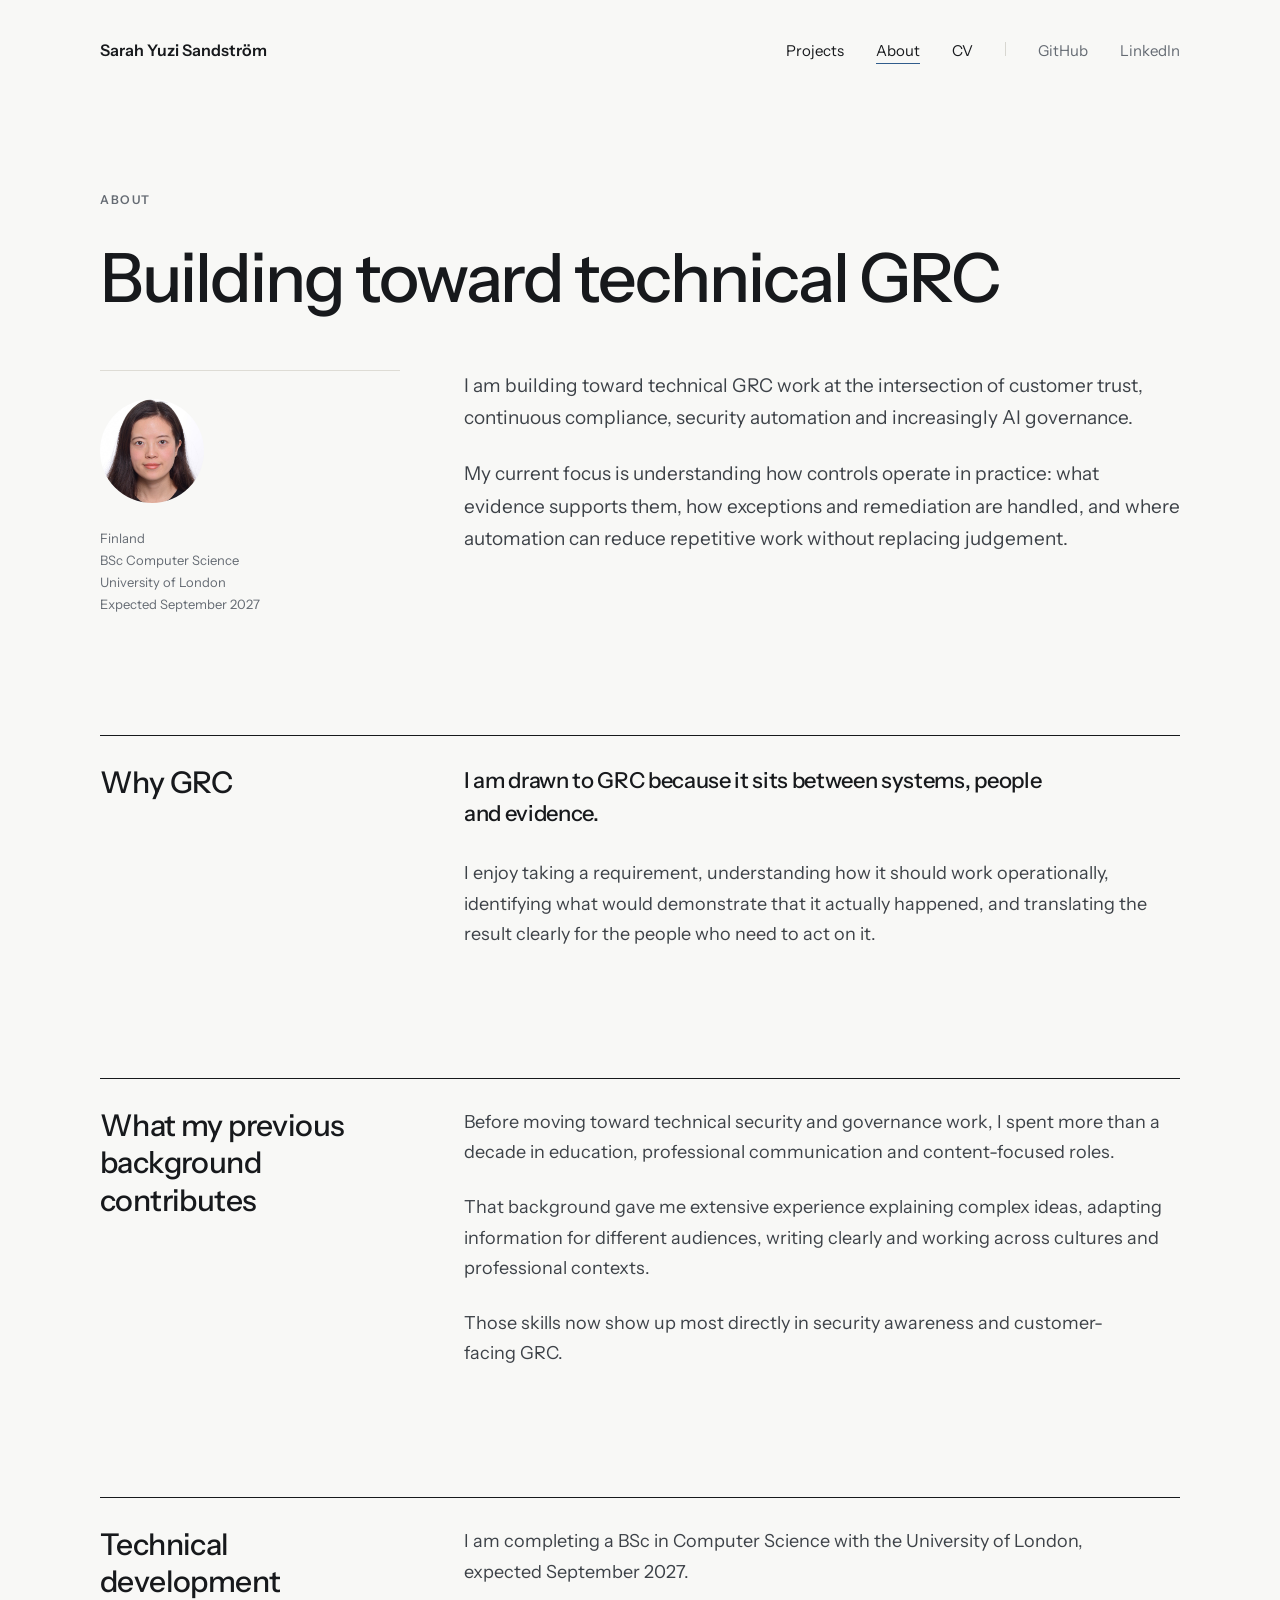
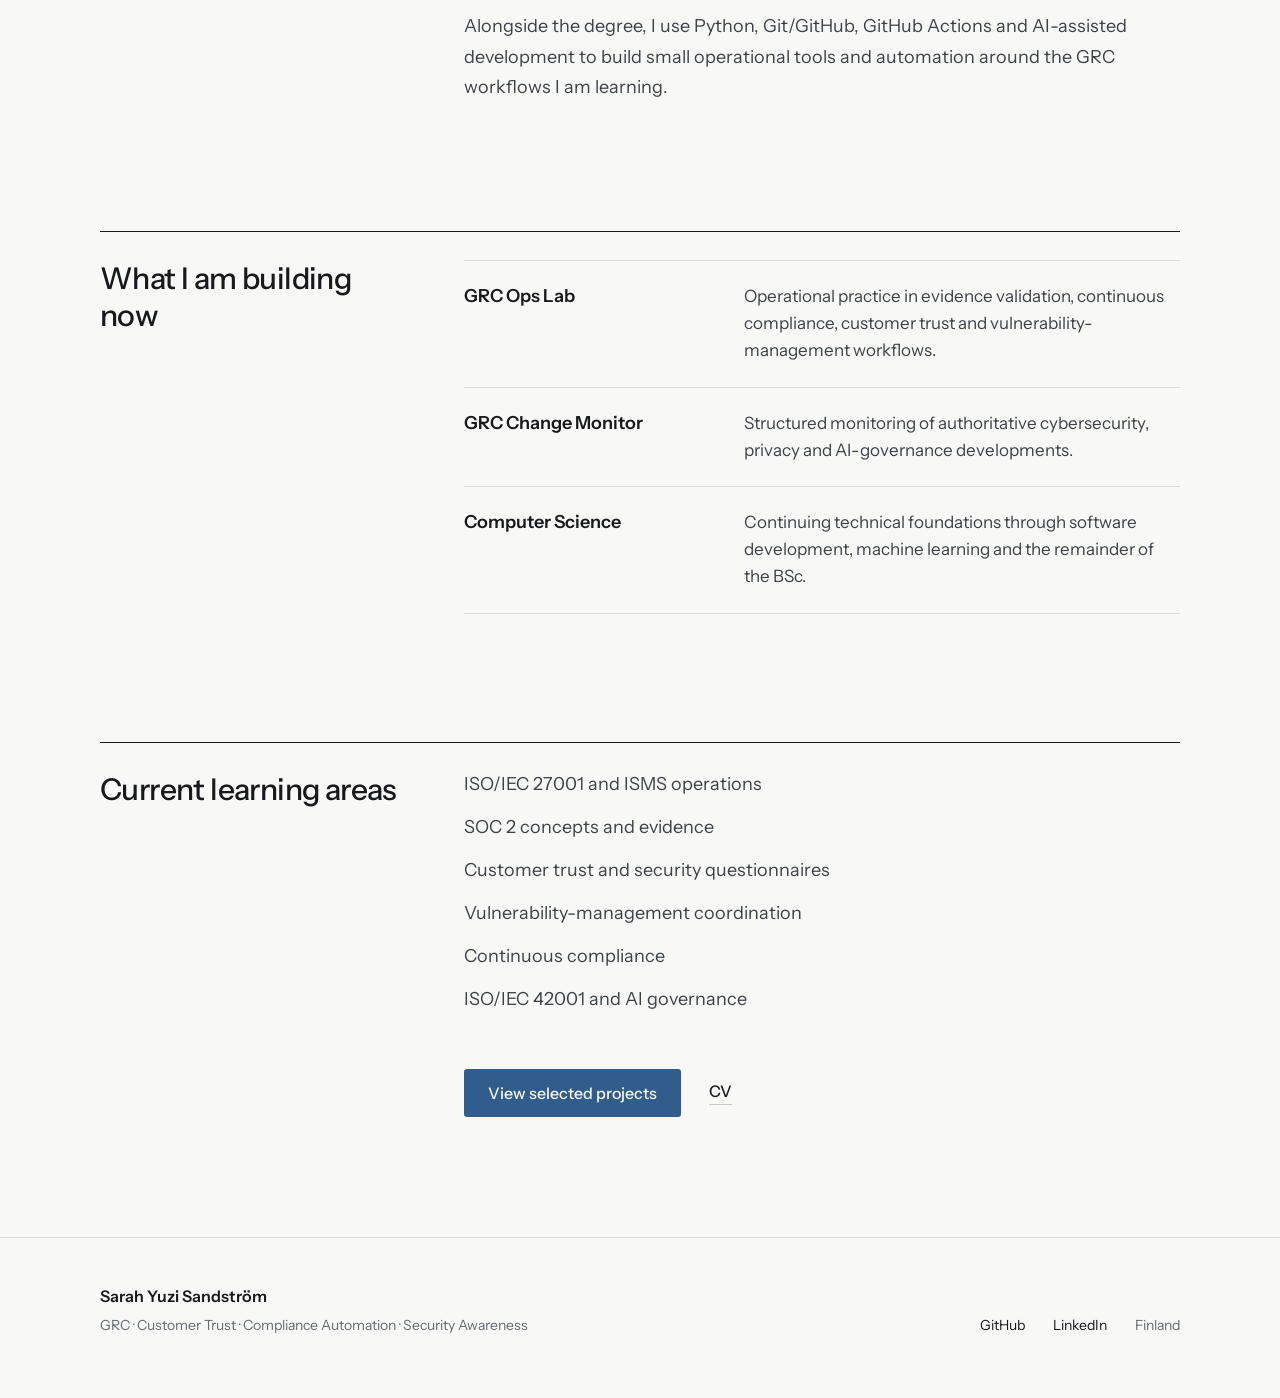
==== about/index.html @ 2389f72c "Deploy-ready portfolio pages and CV PDF" ====
<!DOCTYPE html>
<html lang="en">
<head>
<meta charset="utf-8">
<meta name="viewport" content="width=device-width, initial-scale=1">
<title>About — Sarah Yuzi Sandström</title>
<meta name="description" content="From communication and education to technical governance.">
<link rel="preconnect" href="https://fonts.googleapis.com">
<link rel="preconnect" href="https://fonts.gstatic.com" crossorigin>
<link href="https://fonts.googleapis.com/css2?family=Instrument+Sans:ital,wght@0,400..700;1,400..600&display=swap" rel="stylesheet">
<link rel="stylesheet" href="../styles.css">
</head>
<body>
<main class="page">

<header style="max-width: 1240px; margin: 0 auto; padding: 40px 80px; display: flex; align-items: baseline; justify-content: space-between">
<a href="../" style="font-size: 16px; font-weight: 600; color: #17191C">Sarah Yuzi Sandström</a>
<nav style="display: flex; align-items: baseline; gap: 32px; font-size: 15px">
<a href="../projects/" style="color: #17191C">Projects</a>
<a href="./" style="color: #17191C; border-bottom: 1px solid #315D8C; padding-bottom: 3px">About</a>
<a href="../cv/" style="color: #17191C">CV</a>
<span style="width: 1px; height: 14px; background: #D8D7D1"></span>
<a href="https://github.com/yuzi2021" style="color: #656B73">GitHub</a>
<a href="https://www.linkedin.com/in/sarah-sandstr%C3%B6m-17338ab6/" style="color: #656B73">LinkedIn</a>
</nav>
</header>
<div style="max-width: 1240px; margin: 0 auto; padding: 88px 80px 120px">
<p style="margin: 0 0 36px; font-size: 12px; font-weight: 600; letter-spacing: 0.13em; text-transform: uppercase; color: #656B73">About</p>
<h1 style="margin: 0; max-width: 900px; font-size: 68px; font-weight: 500; letter-spacing: -0.03em; line-height: 1.04">Building toward technical GRC</h1>
<div style="margin-top: 56px; display: grid; grid-template-columns: 300px minmax(0, 1fr); gap: 64px">
<div style="border-top: 1px solid #DEDCD5; padding-top: 28px">
<img alt="Sarah Yuzi Sandström" height="104" src="../sarah-sandstrom.jpeg" style="display: block; width: 104px; height: 104px; border-radius: 50%; object-fit: cover; margin-bottom: 24px" width="104"/>
<p style="margin: 0; font-size: 13px; line-height: 1.7; color: #656B73">Finland<br/>BSc Computer Science<br/>University of London<br/>Expected September 2027</p>
</div>
<div style="max-width: 720px">
<p style="margin: 0; font-size: 19px; line-height: 1.7; color: #3D4248; text-wrap: pretty">I am building toward technical GRC work at the intersection of customer trust, continuous compliance, security automation and increasingly AI governance.</p>
<p style="margin: 24px 0 0; font-size: 19px; line-height: 1.7; color: #3D4248; text-wrap: pretty">My current focus is understanding how controls operate in practice: what evidence supports them, how exceptions and remediation are handled, and where automation can reduce repetitive work without replacing judgement.</p>
</div>
</div>
</div>
<div style="max-width: 1240px; margin: 0 auto; padding: 0 80px 128px">
<div style="border-top: 1px solid #17191C; padding-top: 28px; display: grid; grid-template-columns: 300px minmax(0, 1fr); gap: 64px">
<h2 style="margin: 0; font-size: 30px; font-weight: 500; letter-spacing: -0.02em">Why GRC</h2>
<div>
<p style="margin: 0; max-width: 700px; font-size: 22px; font-weight: 500; line-height: 1.5; letter-spacing: -0.015em; text-wrap: pretty">I am drawn to GRC because it sits between systems, people and evidence.</p>
<p style="margin: 28px 0 0; max-width: 700px; font-size: 18px; line-height: 1.7; color: #3D4248; text-wrap: pretty">I enjoy taking a requirement, understanding how it should work operationally, identifying what would demonstrate that it actually happened, and translating the result clearly for the people who need to act on it.</p>
</div>
</div>
</div>
<div style="max-width: 1240px; margin: 0 auto; padding: 0 80px 128px">
<div style="border-top: 1px solid #17191C; padding-top: 28px; display: grid; grid-template-columns: 300px minmax(0, 1fr); gap: 64px">
<h2 style="margin: 0; font-size: 30px; font-weight: 500; letter-spacing: -0.02em; line-height: 1.25">What my previous background contributes</h2>
<div>
<p style="margin: 0; max-width: 700px; font-size: 18px; line-height: 1.7; color: #3D4248; text-wrap: pretty">Before moving toward technical security and governance work, I spent more than a decade in education, professional communication and content-focused roles.</p>
<p style="margin: 24px 0 0; max-width: 700px; font-size: 18px; line-height: 1.7; color: #3D4248; text-wrap: pretty">That background gave me extensive experience explaining complex ideas, adapting information for different audiences, writing clearly and working across cultures and professional contexts.</p>
<p style="margin: 24px 0 0; max-width: 700px; font-size: 18px; line-height: 1.7; color: #3D4248; text-wrap: pretty">Those skills now show up most directly in security awareness and customer-facing GRC.</p>
</div>
</div>
</div>
<div style="max-width: 1240px; margin: 0 auto; padding: 0 80px 128px">
<div style="border-top: 1px solid #17191C; padding-top: 28px; display: grid; grid-template-columns: 300px minmax(0, 1fr); gap: 64px">
<h2 style="margin: 0; font-size: 30px; font-weight: 500; letter-spacing: -0.02em">Technical development</h2>
<div>
<p style="margin: 0; max-width: 700px; font-size: 18px; line-height: 1.7; color: #3D4248; text-wrap: pretty">I am completing a BSc in Computer Science with the University of London, expected September 2027.</p>
<p style="margin: 24px 0 0; max-width: 700px; font-size: 18px; line-height: 1.7; color: #3D4248; text-wrap: pretty">Alongside the degree, I use Python, Git/GitHub, GitHub Actions and AI-assisted development to build small operational tools and automation around the GRC workflows I am learning.</p>
</div>
</div>
</div>
<div style="max-width: 1240px; margin: 0 auto; padding: 0 80px 128px">
<div style="border-top: 1px solid #17191C; padding-top: 28px; display: grid; grid-template-columns: 300px minmax(0, 1fr); gap: 64px">
<h2 style="margin: 0; font-size: 30px; font-weight: 500; letter-spacing: -0.02em">What I am building now</h2>
<div style="max-width: 760px">
<div style="display: grid; grid-template-columns: 240px minmax(0, 1fr); gap: 40px; align-items: baseline; padding: 22px 0; border-top: 1px solid #DEDCD5">
<p style="margin: 0; font-size: 18px; font-weight: 600">GRC Ops Lab</p>
<p style="margin: 0; font-size: 17px; line-height: 1.6; color: #3D4248">Operational practice in evidence validation, continuous compliance, customer trust and vulnerability-management workflows.</p>
</div>
<div style="display: grid; grid-template-columns: 240px minmax(0, 1fr); gap: 40px; align-items: baseline; padding: 22px 0; border-top: 1px solid #DEDCD5">
<p style="margin: 0; font-size: 18px; font-weight: 600">GRC Change Monitor</p>
<p style="margin: 0; font-size: 17px; line-height: 1.6; color: #3D4248">Structured monitoring of authoritative cybersecurity, privacy and AI-governance developments.</p>
</div>
<div style="display: grid; grid-template-columns: 240px minmax(0, 1fr); gap: 40px; align-items: baseline; padding: 22px 0; border-top: 1px solid #DEDCD5; border-bottom: 1px solid #DEDCD5">
<p style="margin: 0; font-size: 18px; font-weight: 600">Computer Science</p>
<p style="margin: 0; font-size: 17px; line-height: 1.6; color: #3D4248">Continuing technical foundations through software development, machine learning and the remainder of the BSc.</p>
</div>
</div>
</div>
</div>
<div style="max-width: 1240px; margin: 0 auto; padding: 0 80px 120px">
<div style="border-top: 1px solid #17191C; padding-top: 28px; display: grid; grid-template-columns: 300px minmax(0, 1fr); gap: 64px">
<h2 style="margin: 0; font-size: 30px; font-weight: 500; letter-spacing: -0.02em">Current learning areas</h2>
<div>
<ul style="margin: 0; padding: 0; list-style: none; max-width: 620px; display: grid; gap: 16px; font-size: 18px; line-height: 1.5; color: #3D4248">
<li>ISO/IEC 27001 and ISMS operations</li>
<li>SOC 2 concepts and evidence</li>
<li>Customer trust and security questionnaires</li>
<li>Vulnerability-management coordination</li>
<li>Continuous compliance</li>
<li>ISO/IEC 42001 and AI governance</li>
</ul>
<div style="margin-top: 56px; display: flex; align-items: center; gap: 28px">
<a href="../projects/" style="display: inline-block; padding: 14px 24px; background: #315D8C; color: #F8F8F6; font-size: 16px; font-weight: 500; border-radius: 3px">View selected projects</a>
<a href="../cv/" style="font-size: 16px; font-weight: 500; color: #17191C; border-bottom: 1px solid #C9C7BF; padding-bottom: 3px">CV</a>
</div>
</div>
</div>
</div>
<footer style="border-top: 1px solid #DEDCD5">
<div style="max-width: 1240px; margin: 0 auto; padding: 48px 80px 64px; display: flex; align-items: flex-end; justify-content: space-between; gap: 48px">
<div>
<p style="margin: 0; font-size: 16px; font-weight: 600">Sarah Yuzi Sandström</p>
<p style="margin: 10px 0 0; font-size: 14px; color: #656B73">GRC · Customer Trust · Compliance Automation · Security Awareness</p>
</div>
<div style="display: flex; align-items: baseline; gap: 28px; font-size: 14px">
<a href="https://github.com/yuzi2021" style="color: #17191C">GitHub</a>
<a href="https://www.linkedin.com/in/sarah-sandstr%C3%B6m-17338ab6/" style="color: #17191C">LinkedIn</a>
<span style="color: #656B73">Finland</span>
</div>
</div>
</footer>

</main>
</body>
</html>
---- styles.css ----
/* ---- base ---- */
* { box-sizing: border-box; }
html { -webkit-text-size-adjust: 100%; }
body {
  margin: 0;
  background: #F8F8F6;
  color: #17191C;
  font-family: "Instrument Sans", system-ui, -apple-system, Segoe UI, Roboto, sans-serif;
}
a { color: #315D8C; text-decoration: none; }
a:hover { color: #17191C; }
img { max-width: 100%; height: auto; }
.page { width: 100%; }

/* The extracted desktop markup centres its own content with
   max-width:1240px containers, so the page is already fluid down to
   ~1240px. Below that, the rules here fold in the mobile layout. */

/* ================= tablet / small desktop ================= */
@media (max-width: 1100px) {
  /* four-column skills grid -> two columns */
  [style*="repeat(4, minmax(0, 1fr))"] { grid-template-columns: 1fr 1fr !important; gap: 40px !important; }
}

/* ================= mobile ================= */
@media (max-width: 820px) {
  /* any "sidebar + content" grid (300px/250px/220px/200px/120px ... + 1fr) -> stack */
  [style*="px minmax(0, 1fr)"] { grid-template-columns: 1fr !important; gap: 20px !important; }
  /* two-/four-column grids -> single column */
  [style*="repeat(2, minmax(0, 1fr))"] { grid-template-columns: 1fr !important; }
  [style*="repeat(4, minmax(0, 1fr))"] { grid-template-columns: 1fr !important; gap: 32px !important; }
  [style*="minmax(0, 1.55fr)"]        { grid-template-columns: 1fr !important; gap: 24px !important; }

  /* safety net: neutralise any residual fixed artboard width */
  [style*="width: 1440px"] { width: 100% !important; }

  /* reduce the wide 80px horizontal padding on content containers */
  [style*="padding: 0 80px 128px"]  { padding: 0 24px 72px !important; }
  [style*="padding: 0 80px 120px"]  { padding: 0 24px 64px !important; }
  [style*="padding: 48px 80px 64px"]{ padding: 32px 24px 44px !important; }
  [style*="padding: 40px 80px"]     { padding: 22px 24px !important; }
  [style*="padding: 88px 80px 120px"]{ padding: 52px 24px 72px !important; }
  [style*="padding: 96px 80px 128px"]{ padding: 56px 24px 80px !important; }
  [style*="padding: 88px 80px 112px"]{ padding: 52px 24px 68px !important; }
  [style*="padding: 88px 80px 104px"]{ padding: 52px 24px 64px !important; }

  /* header/nav: let the top bar wrap instead of overflowing */
  header { flex-wrap: wrap !important; gap: 14px 20px !important; }
  header nav { flex-wrap: wrap !important; gap: 12px 18px !important; row-gap: 10px !important; }

  /* scale down oversized display type */
  [style*="font-size: 76px"], [style*="font-size: 72px"],
  [style*="font-size: 68px"], [style*="font-size: 62px"] { font-size: 34px !important; line-height: 1.12 !important; }
  [style*="font-size: 52px"], [style*="font-size: 46px"] { font-size: 30px !important; line-height: 1.14 !important; }
  [style*="font-size: 42px"], [style*="font-size: 40px"],
  [style*="font-size: 38px"] { font-size: 27px !important; line-height: 1.18 !important; }
  [style*="font-size: 36px"], [style*="font-size: 34px"] { font-size: 24px !important; line-height: 1.2 !important; }
  [style*="font-size: 32px"], [style*="font-size: 30px"] { font-size: 23px !important; line-height: 1.22 !important; }

  /* trim very large body text a touch */
  [style*="font-size: 20px"], [style*="font-size: 19px"] { font-size: 17px !important; }
}

/* ================= narrow phones ================= */
@media (max-width: 480px) {
  [style*="padding: 0 80px 128px"]  { padding: 0 18px 56px !important; }
  [style*="padding: 0 80px 120px"]  { padding: 0 18px 52px !important; }
  [style*="padding: 40px 80px"]     { padding: 18px 18px !important; }
  [style*="padding: 96px 80px 128px"]{ padding: 40px 18px 60px !important; }
  [style*="padding: 88px 80px 120px"]{ padding: 40px 18px 56px !important; }
}
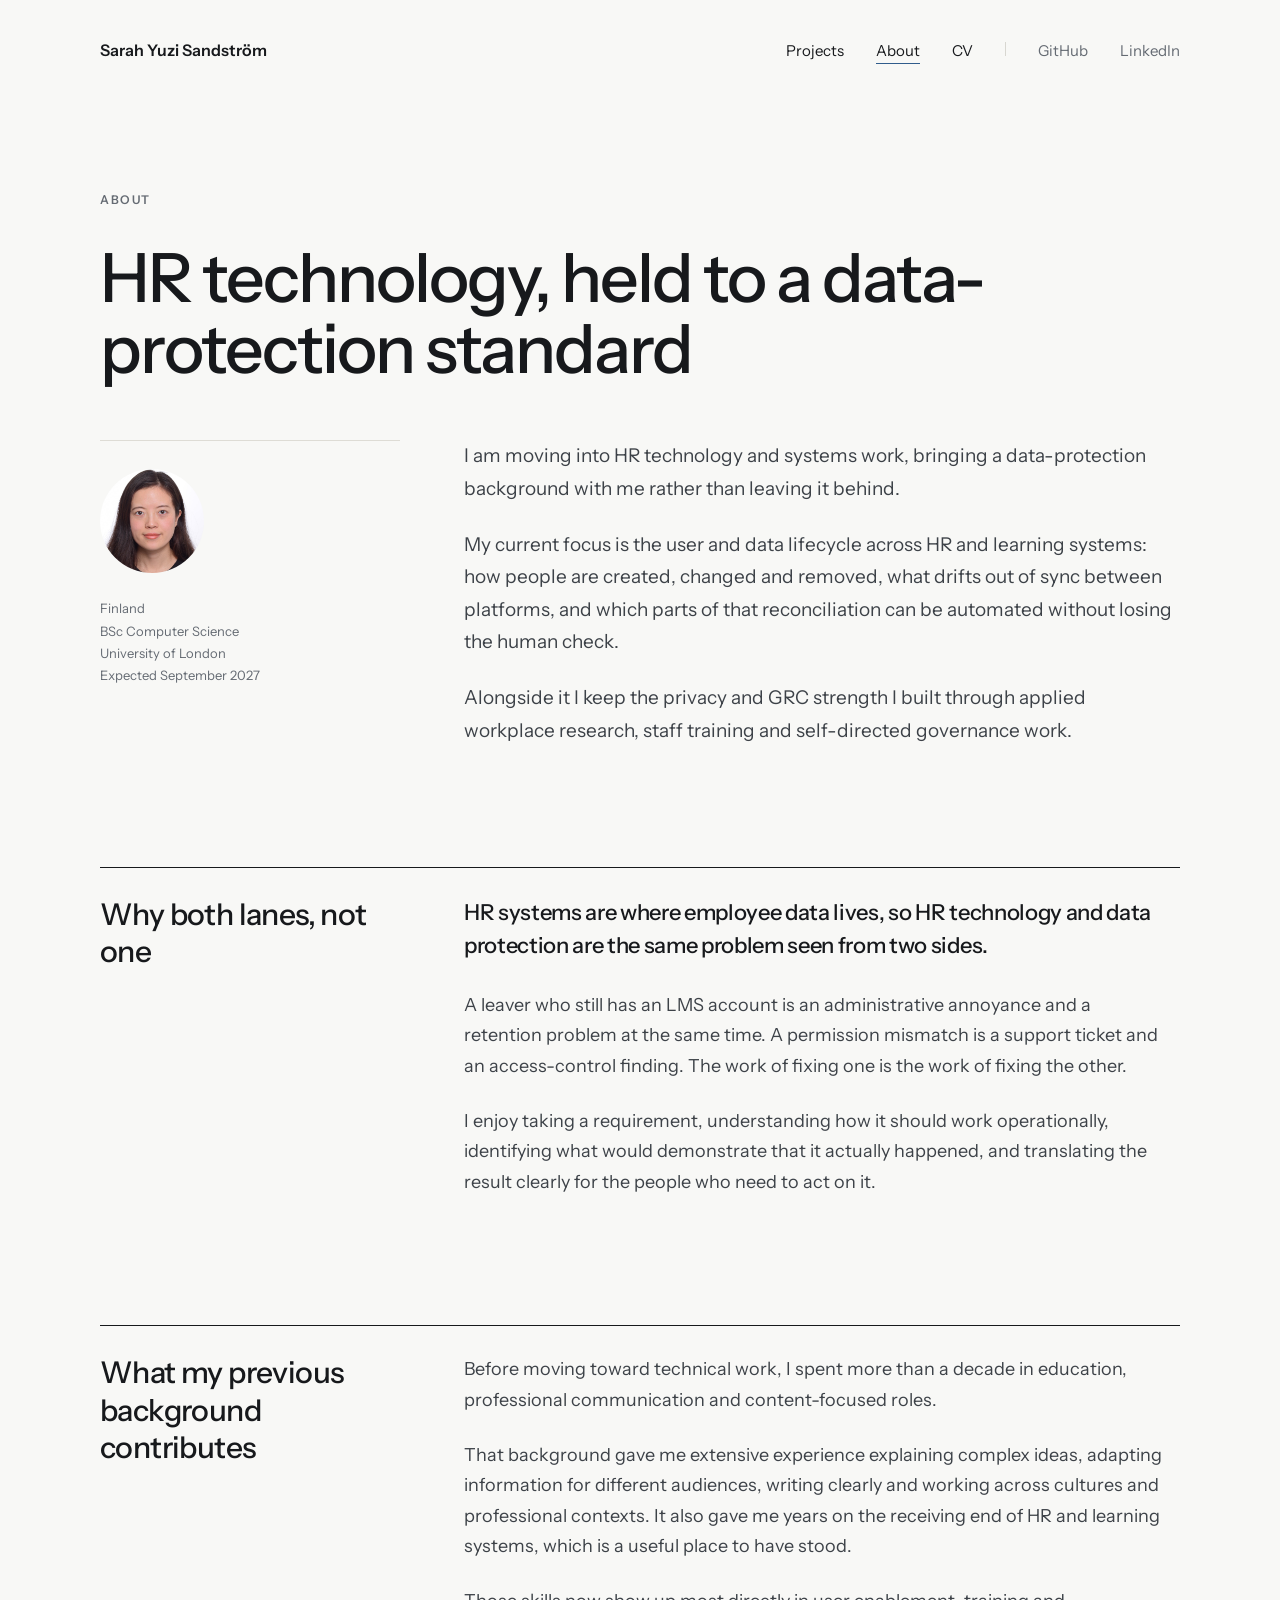
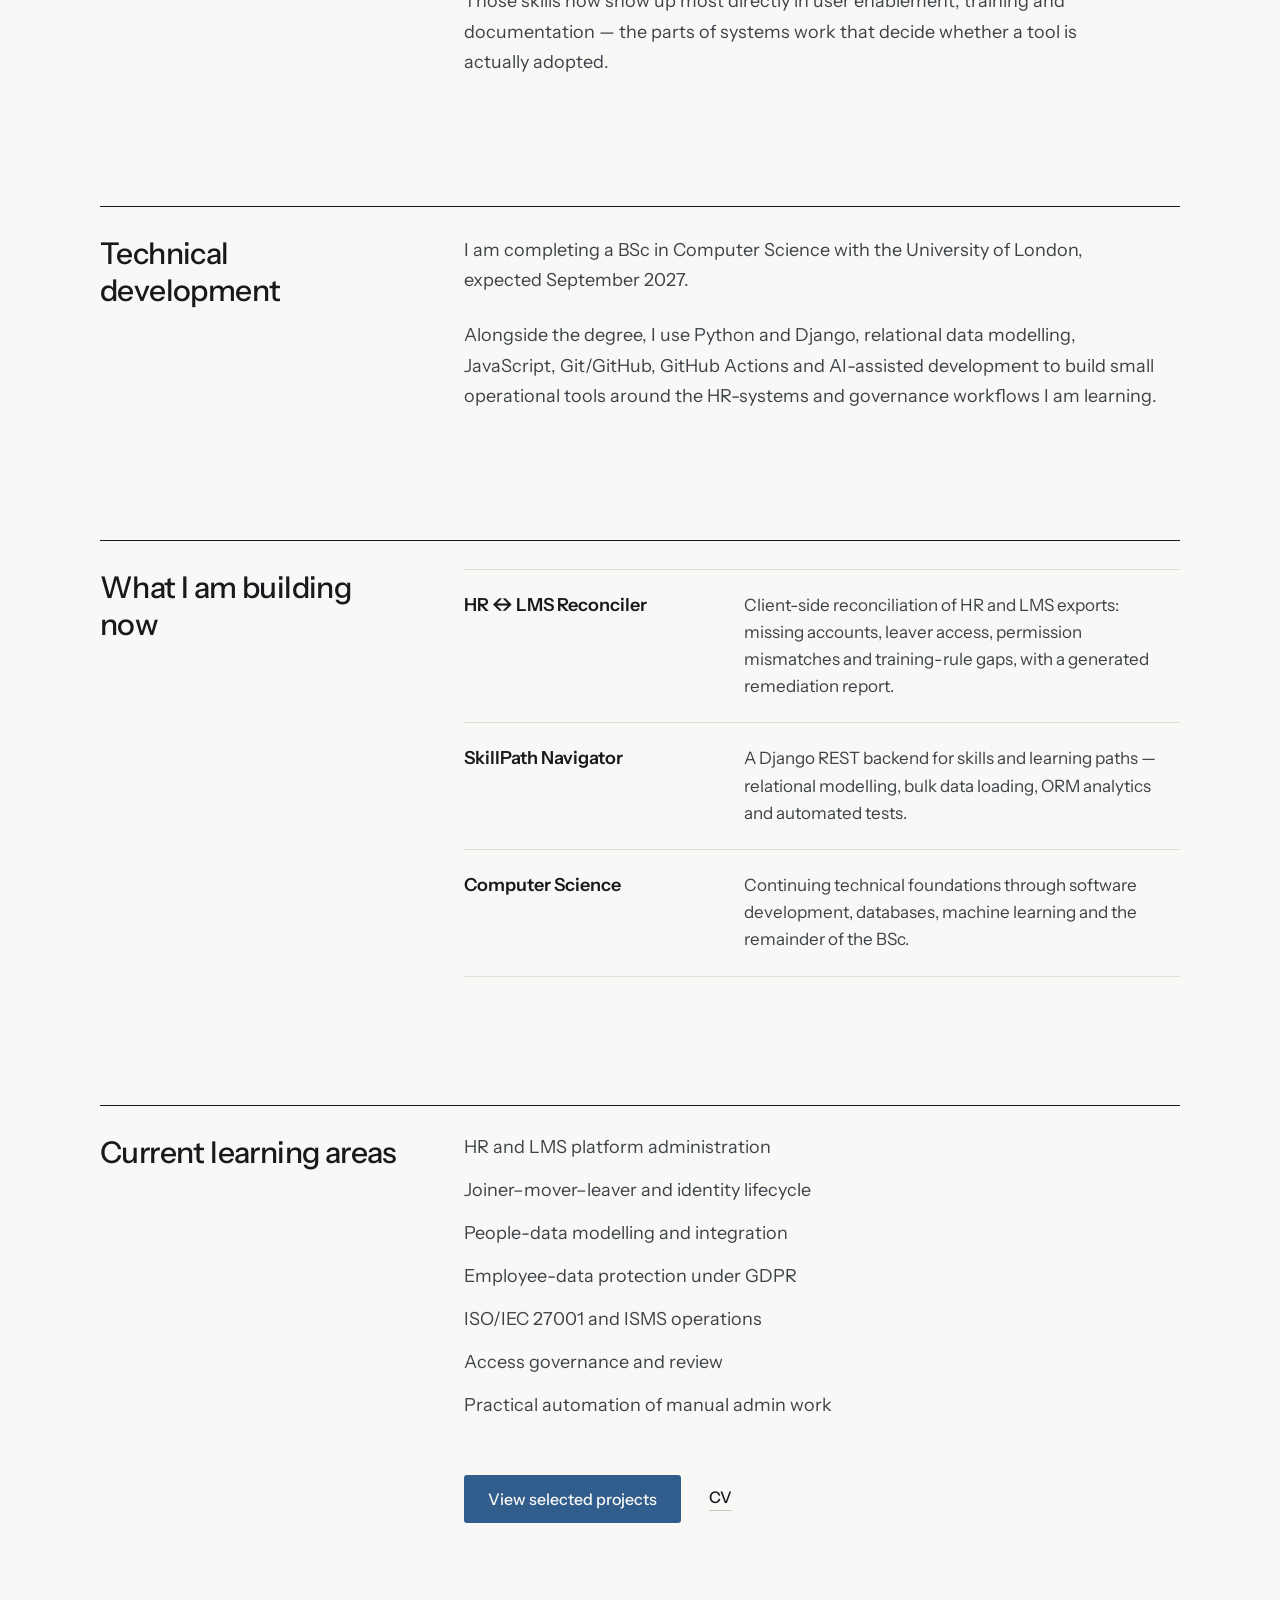
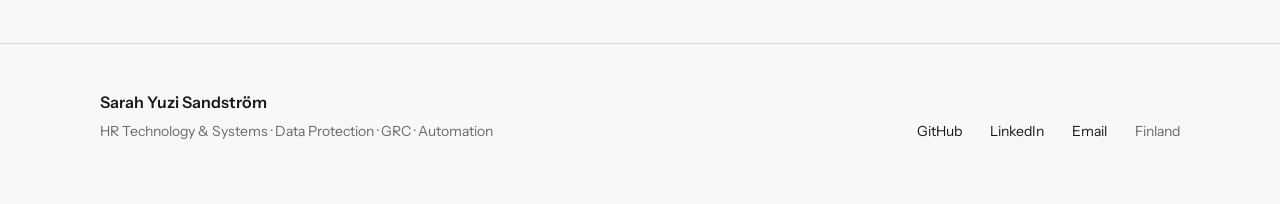
==== commit aa120065: "Refresh portfolio for HR tech and data protection positioning Rebuild the projects section around fi" ====
--- a/about/index.html
+++ b/about/index.html
@@ -4,7 +4,7 @@
 <meta charset="utf-8">
 <meta name="viewport" content="width=device-width, initial-scale=1">
 <title>About — Sarah Yuzi Sandström</title>
-<meta name="description" content="From communication and education to technical governance.">
+<meta name="description" content="From education and communication to HR technology, systems and data protection.">
 <link rel="preconnect" href="https://fonts.googleapis.com">
 <link rel="preconnect" href="https://fonts.gstatic.com" crossorigin>
 <link href="https://fonts.googleapis.com/css2?family=Instrument+Sans:ital,wght@0,400..700;1,400..600&display=swap" rel="stylesheet">
@@ -26,24 +26,26 @@
 </header>
 <div style="max-width: 1240px; margin: 0 auto; padding: 88px 80px 120px">
 <p style="margin: 0 0 36px; font-size: 12px; font-weight: 600; letter-spacing: 0.13em; text-transform: uppercase; color: #656B73">About</p>
-<h1 style="margin: 0; max-width: 900px; font-size: 68px; font-weight: 500; letter-spacing: -0.03em; line-height: 1.04">Building toward technical GRC</h1>
+<h1 style="margin: 0; max-width: 900px; font-size: 68px; font-weight: 500; letter-spacing: -0.03em; line-height: 1.04">HR technology, held to a data-protection standard</h1>
 <div style="margin-top: 56px; display: grid; grid-template-columns: 300px minmax(0, 1fr); gap: 64px">
 <div style="border-top: 1px solid #DEDCD5; padding-top: 28px">
 <img alt="Sarah Yuzi Sandström" height="104" src="../sarah-sandstrom.jpeg" style="display: block; width: 104px; height: 104px; border-radius: 50%; object-fit: cover; margin-bottom: 24px" width="104"/>
 <p style="margin: 0; font-size: 13px; line-height: 1.7; color: #656B73">Finland<br/>BSc Computer Science<br/>University of London<br/>Expected September 2027</p>
 </div>
 <div style="max-width: 720px">
-<p style="margin: 0; font-size: 19px; line-height: 1.7; color: #3D4248; text-wrap: pretty">I am building toward technical GRC work at the intersection of customer trust, continuous compliance, security automation and increasingly AI governance.</p>
-<p style="margin: 24px 0 0; font-size: 19px; line-height: 1.7; color: #3D4248; text-wrap: pretty">My current focus is understanding how controls operate in practice: what evidence supports them, how exceptions and remediation are handled, and where automation can reduce repetitive work without replacing judgement.</p>
+<p style="margin: 0; font-size: 19px; line-height: 1.7; color: #3D4248; text-wrap: pretty">I am moving into HR technology and systems work, bringing a data-protection background with me rather than leaving it behind.</p>
+<p style="margin: 24px 0 0; font-size: 19px; line-height: 1.7; color: #3D4248; text-wrap: pretty">My current focus is the user and data lifecycle across HR and learning systems: how people are created, changed and removed, what drifts out of sync between platforms, and which parts of that reconciliation can be automated without losing the human check.</p>
+<p style="margin: 24px 0 0; font-size: 19px; line-height: 1.7; color: #3D4248; text-wrap: pretty">Alongside it I keep the privacy and GRC strength I built through applied workplace research, staff training and self-directed governance work.</p>
 </div>
 </div>
 </div>
 <div style="max-width: 1240px; margin: 0 auto; padding: 0 80px 128px">
 <div style="border-top: 1px solid #17191C; padding-top: 28px; display: grid; grid-template-columns: 300px minmax(0, 1fr); gap: 64px">
-<h2 style="margin: 0; font-size: 30px; font-weight: 500; letter-spacing: -0.02em">Why GRC</h2>
+<h2 style="margin: 0; font-size: 30px; font-weight: 500; letter-spacing: -0.02em; line-height: 1.25">Why both lanes, not one</h2>
 <div>
-<p style="margin: 0; max-width: 700px; font-size: 22px; font-weight: 500; line-height: 1.5; letter-spacing: -0.015em; text-wrap: pretty">I am drawn to GRC because it sits between systems, people and evidence.</p>
-<p style="margin: 28px 0 0; max-width: 700px; font-size: 18px; line-height: 1.7; color: #3D4248; text-wrap: pretty">I enjoy taking a requirement, understanding how it should work operationally, identifying what would demonstrate that it actually happened, and translating the result clearly for the people who need to act on it.</p>
+<p style="margin: 0; max-width: 700px; font-size: 22px; font-weight: 500; line-height: 1.5; letter-spacing: -0.015em; text-wrap: pretty">HR systems are where employee data lives, so HR technology and data protection are the same problem seen from two sides.</p>
+<p style="margin: 28px 0 0; max-width: 700px; font-size: 18px; line-height: 1.7; color: #3D4248; text-wrap: pretty">A leaver who still has an LMS account is an administrative annoyance and a retention problem at the same time. A permission mismatch is a support ticket and an access-control finding. The work of fixing one is the work of fixing the other.</p>
+<p style="margin: 24px 0 0; max-width: 700px; font-size: 18px; line-height: 1.7; color: #3D4248; text-wrap: pretty">I enjoy taking a requirement, understanding how it should work operationally, identifying what would demonstrate that it actually happened, and translating the result clearly for the people who need to act on it.</p>
 </div>
 </div>
 </div>
@@ -51,9 +53,9 @@
 <div style="border-top: 1px solid #17191C; padding-top: 28px; display: grid; grid-template-columns: 300px minmax(0, 1fr); gap: 64px">
 <h2 style="margin: 0; font-size: 30px; font-weight: 500; letter-spacing: -0.02em; line-height: 1.25">What my previous background contributes</h2>
 <div>
-<p style="margin: 0; max-width: 700px; font-size: 18px; line-height: 1.7; color: #3D4248; text-wrap: pretty">Before moving toward technical security and governance work, I spent more than a decade in education, professional communication and content-focused roles.</p>
-<p style="margin: 24px 0 0; max-width: 700px; font-size: 18px; line-height: 1.7; color: #3D4248; text-wrap: pretty">That background gave me extensive experience explaining complex ideas, adapting information for different audiences, writing clearly and working across cultures and professional contexts.</p>
-<p style="margin: 24px 0 0; max-width: 700px; font-size: 18px; line-height: 1.7; color: #3D4248; text-wrap: pretty">Those skills now show up most directly in security awareness and customer-facing GRC.</p>
+<p style="margin: 0; max-width: 700px; font-size: 18px; line-height: 1.7; color: #3D4248; text-wrap: pretty">Before moving toward technical work, I spent more than a decade in education, professional communication and content-focused roles.</p>
+<p style="margin: 24px 0 0; max-width: 700px; font-size: 18px; line-height: 1.7; color: #3D4248; text-wrap: pretty">That background gave me extensive experience explaining complex ideas, adapting information for different audiences, writing clearly and working across cultures and professional contexts. It also gave me years on the receiving end of HR and learning systems, which is a useful place to have stood.</p>
+<p style="margin: 24px 0 0; max-width: 700px; font-size: 18px; line-height: 1.7; color: #3D4248; text-wrap: pretty">Those skills now show up most directly in user enablement, training and documentation — the parts of systems work that decide whether a tool is actually adopted.</p>
 </div>
 </div>
 </div>
@@ -62,7 +64,7 @@
 <h2 style="margin: 0; font-size: 30px; font-weight: 500; letter-spacing: -0.02em">Technical development</h2>
 <div>
 <p style="margin: 0; max-width: 700px; font-size: 18px; line-height: 1.7; color: #3D4248; text-wrap: pretty">I am completing a BSc in Computer Science with the University of London, expected September 2027.</p>
-<p style="margin: 24px 0 0; max-width: 700px; font-size: 18px; line-height: 1.7; color: #3D4248; text-wrap: pretty">Alongside the degree, I use Python, Git/GitHub, GitHub Actions and AI-assisted development to build small operational tools and automation around the GRC workflows I am learning.</p>
+<p style="margin: 24px 0 0; max-width: 700px; font-size: 18px; line-height: 1.7; color: #3D4248; text-wrap: pretty">Alongside the degree, I use Python and Django, relational data modelling, JavaScript, Git/GitHub, GitHub Actions and AI-assisted development to build small operational tools around the HR-systems and governance workflows I am learning.</p>
 </div>
 </div>
 </div>
@@ -71,16 +73,16 @@
 <h2 style="margin: 0; font-size: 30px; font-weight: 500; letter-spacing: -0.02em">What I am building now</h2>
 <div style="max-width: 760px">
 <div style="display: grid; grid-template-columns: 240px minmax(0, 1fr); gap: 40px; align-items: baseline; padding: 22px 0; border-top: 1px solid #DEDCD5">
-<p style="margin: 0; font-size: 18px; font-weight: 600">GRC Ops Lab</p>
-<p style="margin: 0; font-size: 17px; line-height: 1.6; color: #3D4248">Operational practice in evidence validation, continuous compliance, customer trust and vulnerability-management workflows.</p>
+<p style="margin: 0; font-size: 18px; font-weight: 600">HR ↔ LMS Reconciler</p>
+<p style="margin: 0; font-size: 17px; line-height: 1.6; color: #3D4248">Client-side reconciliation of HR and LMS exports: missing accounts, leaver access, permission mismatches and training-rule gaps, with a generated remediation report.</p>
 </div>
 <div style="display: grid; grid-template-columns: 240px minmax(0, 1fr); gap: 40px; align-items: baseline; padding: 22px 0; border-top: 1px solid #DEDCD5">
-<p style="margin: 0; font-size: 18px; font-weight: 600">GRC Change Monitor</p>
-<p style="margin: 0; font-size: 17px; line-height: 1.6; color: #3D4248">Structured monitoring of authoritative cybersecurity, privacy and AI-governance developments.</p>
+<p style="margin: 0; font-size: 18px; font-weight: 600">SkillPath Navigator</p>
+<p style="margin: 0; font-size: 17px; line-height: 1.6; color: #3D4248">A Django REST backend for skills and learning paths — relational modelling, bulk data loading, ORM analytics and automated tests.</p>
 </div>
 <div style="display: grid; grid-template-columns: 240px minmax(0, 1fr); gap: 40px; align-items: baseline; padding: 22px 0; border-top: 1px solid #DEDCD5; border-bottom: 1px solid #DEDCD5">
 <p style="margin: 0; font-size: 18px; font-weight: 600">Computer Science</p>
-<p style="margin: 0; font-size: 17px; line-height: 1.6; color: #3D4248">Continuing technical foundations through software development, machine learning and the remainder of the BSc.</p>
+<p style="margin: 0; font-size: 17px; line-height: 1.6; color: #3D4248">Continuing technical foundations through software development, databases, machine learning and the remainder of the BSc.</p>
 </div>
 </div>
 </div>
@@ -90,12 +92,13 @@
 <h2 style="margin: 0; font-size: 30px; font-weight: 500; letter-spacing: -0.02em">Current learning areas</h2>
 <div>
 <ul style="margin: 0; padding: 0; list-style: none; max-width: 620px; display: grid; gap: 16px; font-size: 18px; line-height: 1.5; color: #3D4248">
+<li>HR and LMS platform administration</li>
+<li>Joiner–mover–leaver and identity lifecycle</li>
+<li>People-data modelling and integration</li>
+<li>Employee-data protection under GDPR</li>
 <li>ISO/IEC 27001 and ISMS operations</li>
-<li>SOC 2 concepts and evidence</li>
-<li>Customer trust and security questionnaires</li>
-<li>Vulnerability-management coordination</li>
-<li>Continuous compliance</li>
-<li>ISO/IEC 42001 and AI governance</li>
+<li>Access governance and review</li>
+<li>Practical automation of manual admin work</li>
 </ul>
 <div style="margin-top: 56px; display: flex; align-items: center; gap: 28px">
 <a href="../projects/" style="display: inline-block; padding: 14px 24px; background: #315D8C; color: #F8F8F6; font-size: 16px; font-weight: 500; border-radius: 3px">View selected projects</a>
@@ -108,11 +111,12 @@
 <div style="max-width: 1240px; margin: 0 auto; padding: 48px 80px 64px; display: flex; align-items: flex-end; justify-content: space-between; gap: 48px">
 <div>
 <p style="margin: 0; font-size: 16px; font-weight: 600">Sarah Yuzi Sandström</p>
-<p style="margin: 10px 0 0; font-size: 14px; color: #656B73">GRC · Customer Trust · Compliance Automation · Security Awareness</p>
+<p style="margin: 10px 0 0; font-size: 14px; color: #656B73">HR Technology &amp; Systems · Data Protection · GRC · Automation</p>
 </div>
 <div style="display: flex; align-items: baseline; gap: 28px; font-size: 14px">
 <a href="https://github.com/yuzi2021" style="color: #17191C">GitHub</a>
 <a href="https://www.linkedin.com/in/sarah-sandstr%C3%B6m-17338ab6/" style="color: #17191C">LinkedIn</a>
+<a href="mailto:sarahyuzisandstrom@gmail.com" style="color: #17191C">Email</a>
 <span style="color: #656B73">Finland</span>
 </div>
 </div>
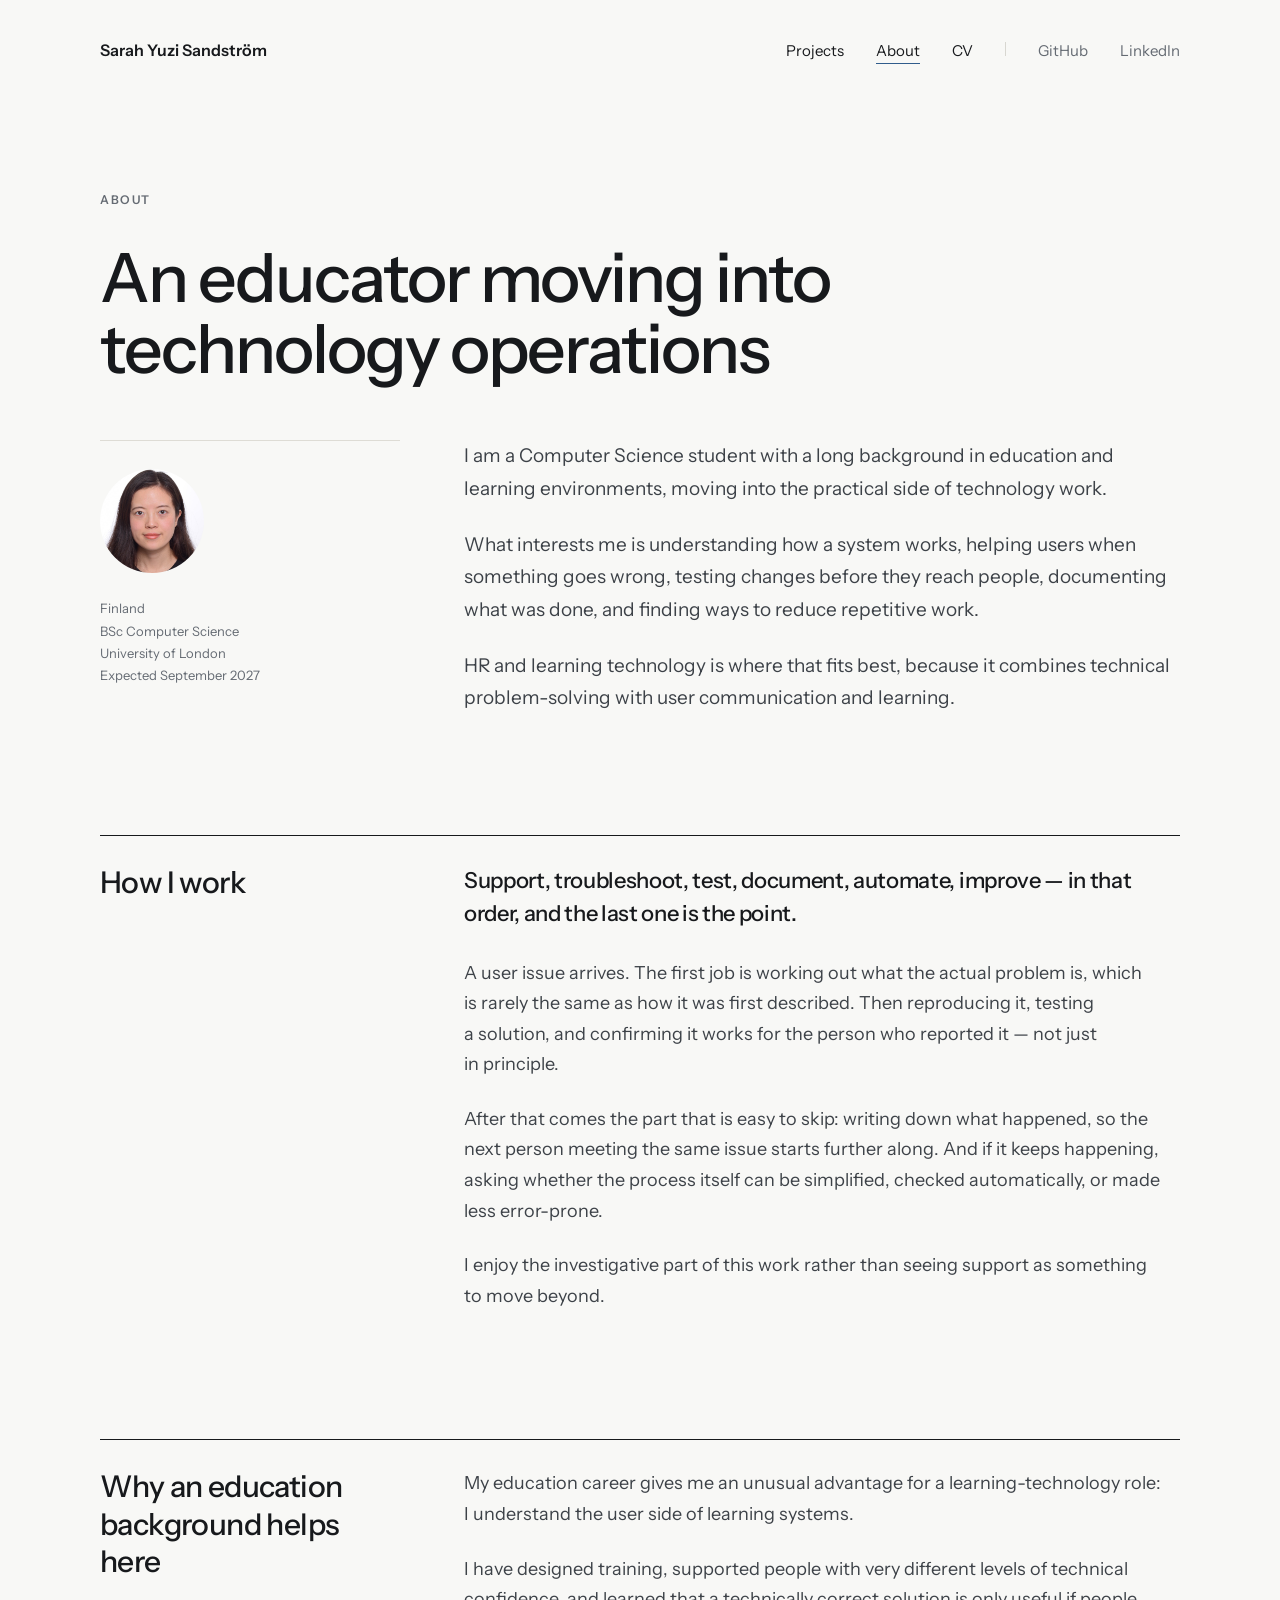
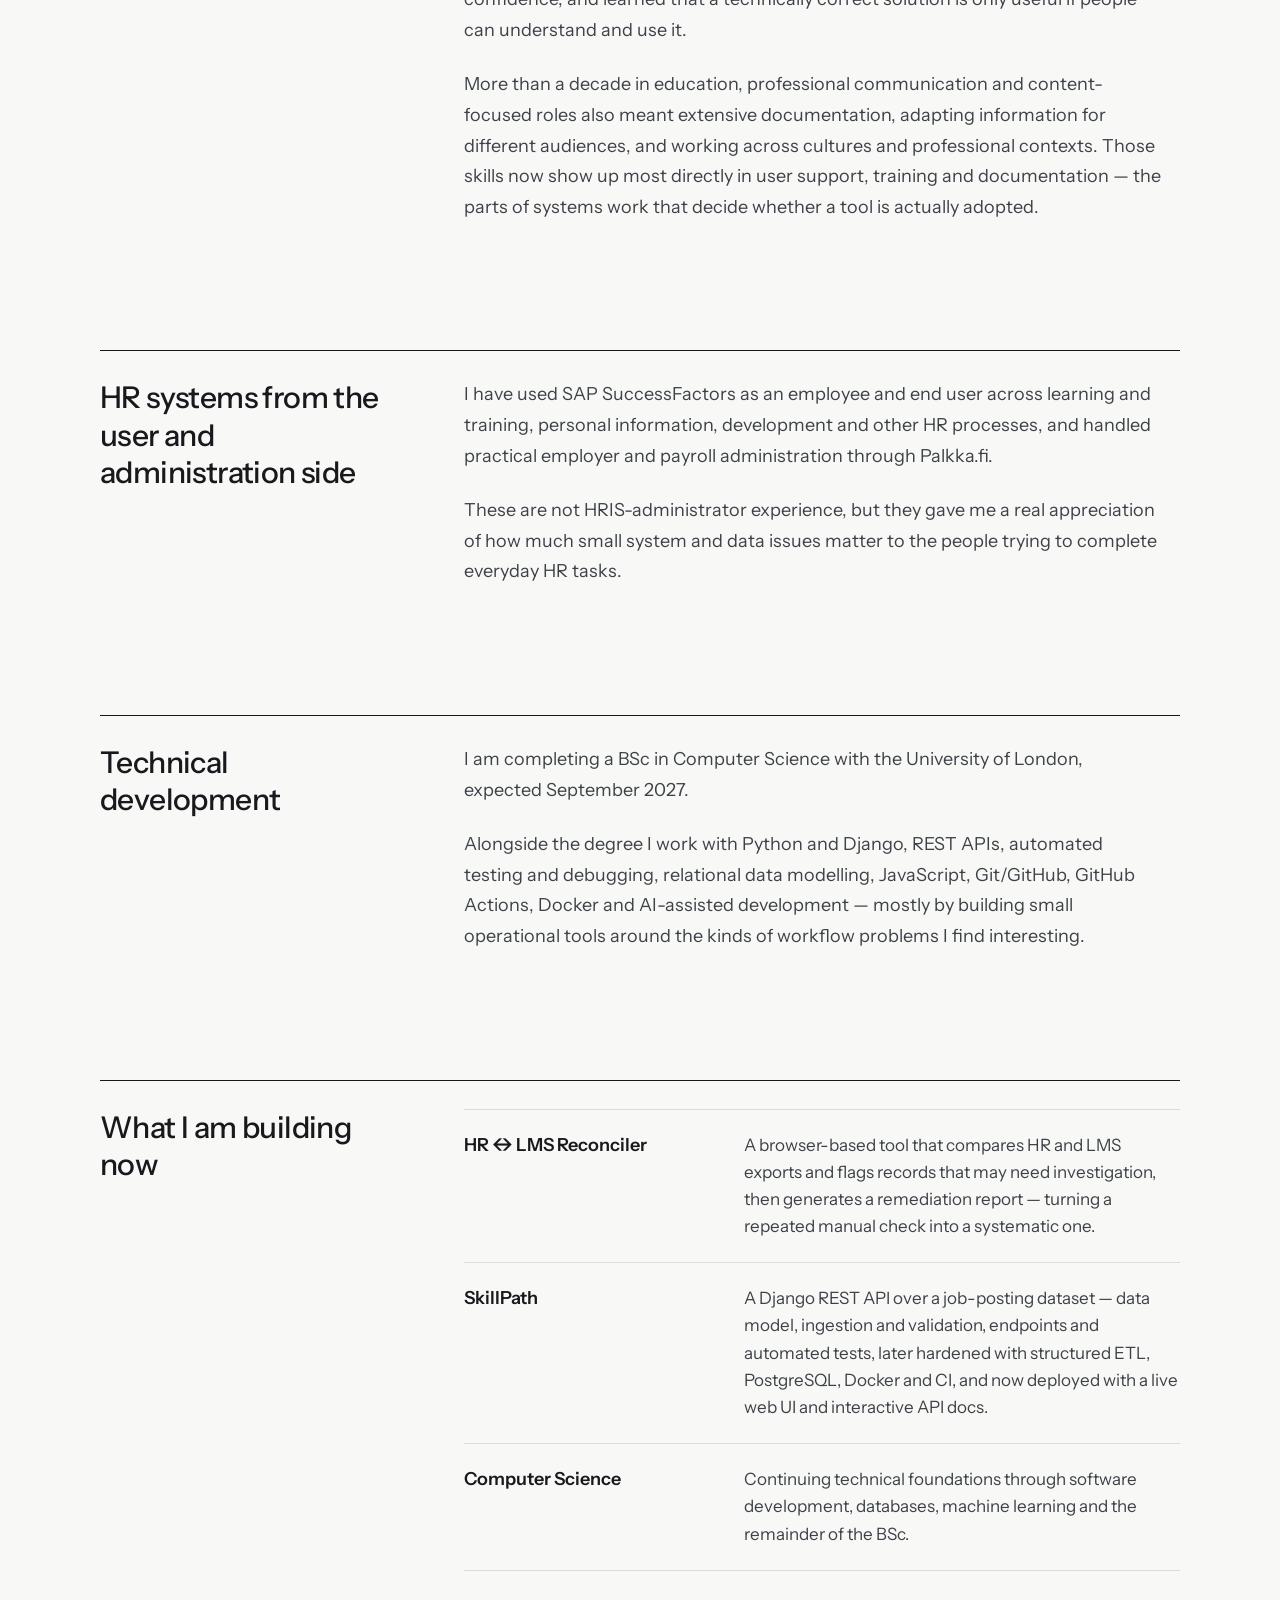
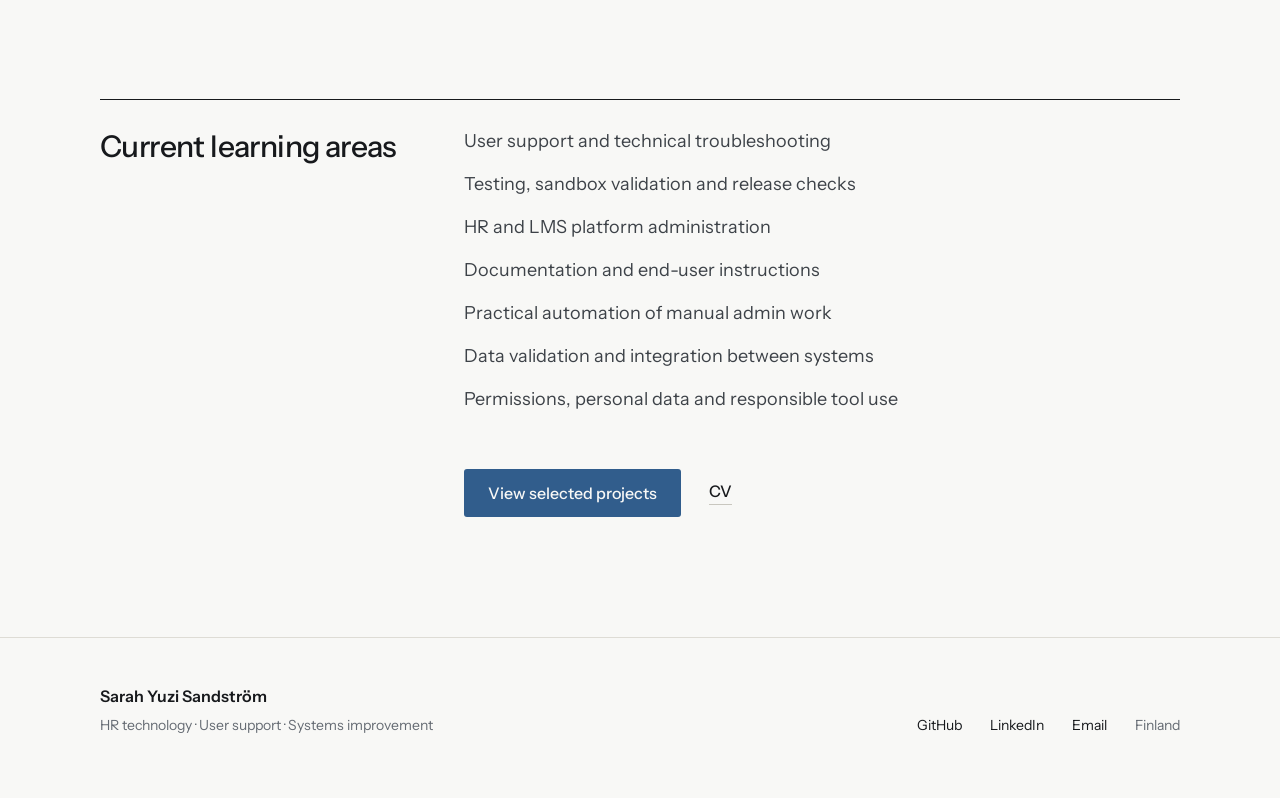
==== commit e99ff010: "Reposition portfolio for HR technology operations Rewrite and reorder the site's content around an o" ====
--- a/about/index.html
+++ b/about/index.html
@@ -4,7 +4,7 @@
 <meta charset="utf-8">
 <meta name="viewport" content="width=device-width, initial-scale=1">
 <title>About — Sarah Yuzi Sandström</title>
-<meta name="description" content="From education and communication to HR technology, systems and data protection.">
+<meta name="description" content="From education and learning environments to HR and learning technology operations — support, troubleshooting, testing, documentation and improvement.">
 <link rel="preconnect" href="https://fonts.googleapis.com">
 <link rel="preconnect" href="https://fonts.gstatic.com" crossorigin>
 <link href="https://fonts.googleapis.com/css2?family=Instrument+Sans:ital,wght@0,400..700;1,400..600&display=swap" rel="stylesheet">
@@ -26,36 +26,46 @@
 </header>
 <div style="max-width: 1240px; margin: 0 auto; padding: 88px 80px 120px">
 <p style="margin: 0 0 36px; font-size: 12px; font-weight: 600; letter-spacing: 0.13em; text-transform: uppercase; color: #656B73">About</p>
-<h1 style="margin: 0; max-width: 900px; font-size: 68px; font-weight: 500; letter-spacing: -0.03em; line-height: 1.04">HR technology, held to a data-protection standard</h1>
+<h1 style="margin: 0; max-width: 900px; font-size: 68px; font-weight: 500; letter-spacing: -0.03em; line-height: 1.04">An educator moving into technology operations</h1>
 <div style="margin-top: 56px; display: grid; grid-template-columns: 300px minmax(0, 1fr); gap: 64px">
 <div style="border-top: 1px solid #DEDCD5; padding-top: 28px">
 <img alt="Sarah Yuzi Sandström" height="104" src="../sarah-sandstrom.jpeg" style="display: block; width: 104px; height: 104px; border-radius: 50%; object-fit: cover; margin-bottom: 24px" width="104"/>
 <p style="margin: 0; font-size: 13px; line-height: 1.7; color: #656B73">Finland<br/>BSc Computer Science<br/>University of London<br/>Expected September 2027</p>
 </div>
 <div style="max-width: 720px">
-<p style="margin: 0; font-size: 19px; line-height: 1.7; color: #3D4248; text-wrap: pretty">I am moving into HR technology and systems work, bringing a data-protection background with me rather than leaving it behind.</p>
-<p style="margin: 24px 0 0; font-size: 19px; line-height: 1.7; color: #3D4248; text-wrap: pretty">My current focus is the user and data lifecycle across HR and learning systems: how people are created, changed and removed, what drifts out of sync between platforms, and which parts of that reconciliation can be automated without losing the human check.</p>
-<p style="margin: 24px 0 0; font-size: 19px; line-height: 1.7; color: #3D4248; text-wrap: pretty">Alongside it I keep the privacy and GRC strength I built through applied workplace research, staff training and self-directed governance work.</p>
+<p style="margin: 0; font-size: 19px; line-height: 1.7; color: #3D4248; text-wrap: pretty">I am a Computer Science student with a long background in education and learning environments, moving into the practical side of technology work.</p>
+<p style="margin: 24px 0 0; font-size: 19px; line-height: 1.7; color: #3D4248; text-wrap: pretty">What interests me is understanding how a system works, helping users when something goes wrong, testing changes before they reach people, documenting what was done, and finding ways to reduce repetitive work.</p>
+<p style="margin: 24px 0 0; font-size: 19px; line-height: 1.7; color: #3D4248; text-wrap: pretty">HR and learning technology is where that fits best, because it combines technical problem-solving with user communication and learning.</p>
 </div>
 </div>
 </div>
 <div style="max-width: 1240px; margin: 0 auto; padding: 0 80px 128px">
 <div style="border-top: 1px solid #17191C; padding-top: 28px; display: grid; grid-template-columns: 300px minmax(0, 1fr); gap: 64px">
-<h2 style="margin: 0; font-size: 30px; font-weight: 500; letter-spacing: -0.02em; line-height: 1.25">Why both lanes, not one</h2>
+<h2 style="margin: 0; font-size: 30px; font-weight: 500; letter-spacing: -0.02em; line-height: 1.25">How I work</h2>
 <div>
-<p style="margin: 0; max-width: 700px; font-size: 22px; font-weight: 500; line-height: 1.5; letter-spacing: -0.015em; text-wrap: pretty">HR systems are where employee data lives, so HR technology and data protection are the same problem seen from two sides.</p>
-<p style="margin: 28px 0 0; max-width: 700px; font-size: 18px; line-height: 1.7; color: #3D4248; text-wrap: pretty">A leaver who still has an LMS account is an administrative annoyance and a retention problem at the same time. A permission mismatch is a support ticket and an access-control finding. The work of fixing one is the work of fixing the other.</p>
-<p style="margin: 24px 0 0; max-width: 700px; font-size: 18px; line-height: 1.7; color: #3D4248; text-wrap: pretty">I enjoy taking a requirement, understanding how it should work operationally, identifying what would demonstrate that it actually happened, and translating the result clearly for the people who need to act on it.</p>
+<p style="margin: 0; max-width: 700px; font-size: 22px; font-weight: 500; line-height: 1.5; letter-spacing: -0.015em; text-wrap: pretty">Support, troubleshoot, test, document, automate, improve — in that order, and the last one is the point.</p>
+<p style="margin: 28px 0 0; max-width: 700px; font-size: 18px; line-height: 1.7; color: #3D4248; text-wrap: pretty">A user issue arrives. The first job is working out what the actual problem is, which is rarely the same as how it was first described. Then reproducing it, testing a solution, and confirming it works for the person who reported it — not just in principle.</p>
+<p style="margin: 24px 0 0; max-width: 700px; font-size: 18px; line-height: 1.7; color: #3D4248; text-wrap: pretty">After that comes the part that is easy to skip: writing down what happened, so the next person meeting the same issue starts further along. And if it keeps happening, asking whether the process itself can be simplified, checked automatically, or made less error-prone.</p>
+<p style="margin: 24px 0 0; max-width: 700px; font-size: 18px; line-height: 1.7; color: #3D4248; text-wrap: pretty">I enjoy the investigative part of this work rather than seeing support as something to move beyond.</p>
 </div>
 </div>
 </div>
 <div style="max-width: 1240px; margin: 0 auto; padding: 0 80px 128px">
 <div style="border-top: 1px solid #17191C; padding-top: 28px; display: grid; grid-template-columns: 300px minmax(0, 1fr); gap: 64px">
-<h2 style="margin: 0; font-size: 30px; font-weight: 500; letter-spacing: -0.02em; line-height: 1.25">What my previous background contributes</h2>
+<h2 style="margin: 0; font-size: 30px; font-weight: 500; letter-spacing: -0.02em; line-height: 1.25">Why an education background helps here</h2>
 <div>
-<p style="margin: 0; max-width: 700px; font-size: 18px; line-height: 1.7; color: #3D4248; text-wrap: pretty">Before moving toward technical work, I spent more than a decade in education, professional communication and content-focused roles.</p>
-<p style="margin: 24px 0 0; max-width: 700px; font-size: 18px; line-height: 1.7; color: #3D4248; text-wrap: pretty">That background gave me extensive experience explaining complex ideas, adapting information for different audiences, writing clearly and working across cultures and professional contexts. It also gave me years on the receiving end of HR and learning systems, which is a useful place to have stood.</p>
-<p style="margin: 24px 0 0; max-width: 700px; font-size: 18px; line-height: 1.7; color: #3D4248; text-wrap: pretty">Those skills now show up most directly in user enablement, training and documentation — the parts of systems work that decide whether a tool is actually adopted.</p>
+<p style="margin: 0; max-width: 700px; font-size: 18px; line-height: 1.7; color: #3D4248; text-wrap: pretty">My education career gives me an unusual advantage for a learning-technology role: I understand the user side of learning systems.</p>
+<p style="margin: 24px 0 0; max-width: 700px; font-size: 18px; line-height: 1.7; color: #3D4248; text-wrap: pretty">I have designed training, supported people with very different levels of technical confidence, and learned that a technically correct solution is only useful if people can understand and use it.</p>
+<p style="margin: 24px 0 0; max-width: 700px; font-size: 18px; line-height: 1.7; color: #3D4248; text-wrap: pretty">More than a decade in education, professional communication and content-focused roles also meant extensive documentation, adapting information for different audiences, and working across cultures and professional contexts. Those skills now show up most directly in user support, training and documentation — the parts of systems work that decide whether a tool is actually adopted.</p>
+</div>
+</div>
+</div>
+<div style="max-width: 1240px; margin: 0 auto; padding: 0 80px 128px">
+<div style="border-top: 1px solid #17191C; padding-top: 28px; display: grid; grid-template-columns: 300px minmax(0, 1fr); gap: 64px">
+<h2 style="margin: 0; font-size: 30px; font-weight: 500; letter-spacing: -0.02em; line-height: 1.25">HR systems from the user and administration side</h2>
+<div>
+<p style="margin: 0; max-width: 700px; font-size: 18px; line-height: 1.7; color: #3D4248; text-wrap: pretty">I have used SAP SuccessFactors as an employee and end user across learning and training, personal information, development and other HR processes, and handled practical employer and payroll administration through Palkka.fi.</p>
+<p style="margin: 24px 0 0; max-width: 700px; font-size: 18px; line-height: 1.7; color: #3D4248; text-wrap: pretty">These are not HRIS-administrator experience, but they gave me a real appreciation of how much small system and data issues matter to the people trying to complete everyday HR tasks.</p>
 </div>
 </div>
 </div>
@@ -64,7 +74,7 @@
 <h2 style="margin: 0; font-size: 30px; font-weight: 500; letter-spacing: -0.02em">Technical development</h2>
 <div>
 <p style="margin: 0; max-width: 700px; font-size: 18px; line-height: 1.7; color: #3D4248; text-wrap: pretty">I am completing a BSc in Computer Science with the University of London, expected September 2027.</p>
-<p style="margin: 24px 0 0; max-width: 700px; font-size: 18px; line-height: 1.7; color: #3D4248; text-wrap: pretty">Alongside the degree, I use Python and Django, relational data modelling, JavaScript, Git/GitHub, GitHub Actions and AI-assisted development to build small operational tools around the HR-systems and governance workflows I am learning.</p>
+<p style="margin: 24px 0 0; max-width: 700px; font-size: 18px; line-height: 1.7; color: #3D4248; text-wrap: pretty">Alongside the degree I work with Python and Django, REST APIs, automated testing and debugging, relational data modelling, JavaScript, Git/GitHub, GitHub Actions, Docker and AI-assisted development — mostly by building small operational tools around the kinds of workflow problems I find interesting.</p>
 </div>
 </div>
 </div>
@@ -74,11 +84,11 @@
 <div style="max-width: 760px">
 <div style="display: grid; grid-template-columns: 240px minmax(0, 1fr); gap: 40px; align-items: baseline; padding: 22px 0; border-top: 1px solid #DEDCD5">
 <p style="margin: 0; font-size: 18px; font-weight: 600">HR ↔ LMS Reconciler</p>
-<p style="margin: 0; font-size: 17px; line-height: 1.6; color: #3D4248">Client-side reconciliation of HR and LMS exports: missing accounts, leaver access, permission mismatches and training-rule gaps, with a generated remediation report.</p>
+<p style="margin: 0; font-size: 17px; line-height: 1.6; color: #3D4248">A browser-based tool that compares HR and LMS exports and flags records that may need investigation, then generates a remediation report — turning a repeated manual check into a systematic one.</p>
 </div>
 <div style="display: grid; grid-template-columns: 240px minmax(0, 1fr); gap: 40px; align-items: baseline; padding: 22px 0; border-top: 1px solid #DEDCD5">
-<p style="margin: 0; font-size: 18px; font-weight: 600">SkillPath Navigator</p>
-<p style="margin: 0; font-size: 17px; line-height: 1.6; color: #3D4248">A Django REST backend for skills and learning paths — relational modelling, bulk data loading, ORM analytics and automated tests.</p>
+<p style="margin: 0; font-size: 18px; font-weight: 600">SkillPath</p>
+<p style="margin: 0; font-size: 17px; line-height: 1.6; color: #3D4248">A Django REST API over a job-posting dataset — data model, ingestion and validation, endpoints and automated tests, later hardened with structured ETL, PostgreSQL, Docker and CI, and now deployed with a live web UI and interactive API docs.</p>
 </div>
 <div style="display: grid; grid-template-columns: 240px minmax(0, 1fr); gap: 40px; align-items: baseline; padding: 22px 0; border-top: 1px solid #DEDCD5; border-bottom: 1px solid #DEDCD5">
 <p style="margin: 0; font-size: 18px; font-weight: 600">Computer Science</p>
@@ -92,13 +102,13 @@
 <h2 style="margin: 0; font-size: 30px; font-weight: 500; letter-spacing: -0.02em">Current learning areas</h2>
 <div>
 <ul style="margin: 0; padding: 0; list-style: none; max-width: 620px; display: grid; gap: 16px; font-size: 18px; line-height: 1.5; color: #3D4248">
+<li>User support and technical troubleshooting</li>
+<li>Testing, sandbox validation and release checks</li>
 <li>HR and LMS platform administration</li>
-<li>Joiner–mover–leaver and identity lifecycle</li>
-<li>People-data modelling and integration</li>
-<li>Employee-data protection under GDPR</li>
-<li>ISO/IEC 27001 and ISMS operations</li>
-<li>Access governance and review</li>
+<li>Documentation and end-user instructions</li>
 <li>Practical automation of manual admin work</li>
+<li>Data validation and integration between systems</li>
+<li>Permissions, personal data and responsible tool use</li>
 </ul>
 <div style="margin-top: 56px; display: flex; align-items: center; gap: 28px">
 <a href="../projects/" style="display: inline-block; padding: 14px 24px; background: #315D8C; color: #F8F8F6; font-size: 16px; font-weight: 500; border-radius: 3px">View selected projects</a>
@@ -111,7 +121,7 @@
 <div style="max-width: 1240px; margin: 0 auto; padding: 48px 80px 64px; display: flex; align-items: flex-end; justify-content: space-between; gap: 48px">
 <div>
 <p style="margin: 0; font-size: 16px; font-weight: 600">Sarah Yuzi Sandström</p>
-<p style="margin: 10px 0 0; font-size: 14px; color: #656B73">HR Technology &amp; Systems · Data Protection · GRC · Automation</p>
+<p style="margin: 10px 0 0; font-size: 14px; color: #656B73">HR technology · User support · Systems improvement</p>
 </div>
 <div style="display: flex; align-items: baseline; gap: 28px; font-size: 14px">
 <a href="https://github.com/yuzi2021" style="color: #17191C">GitHub</a>
